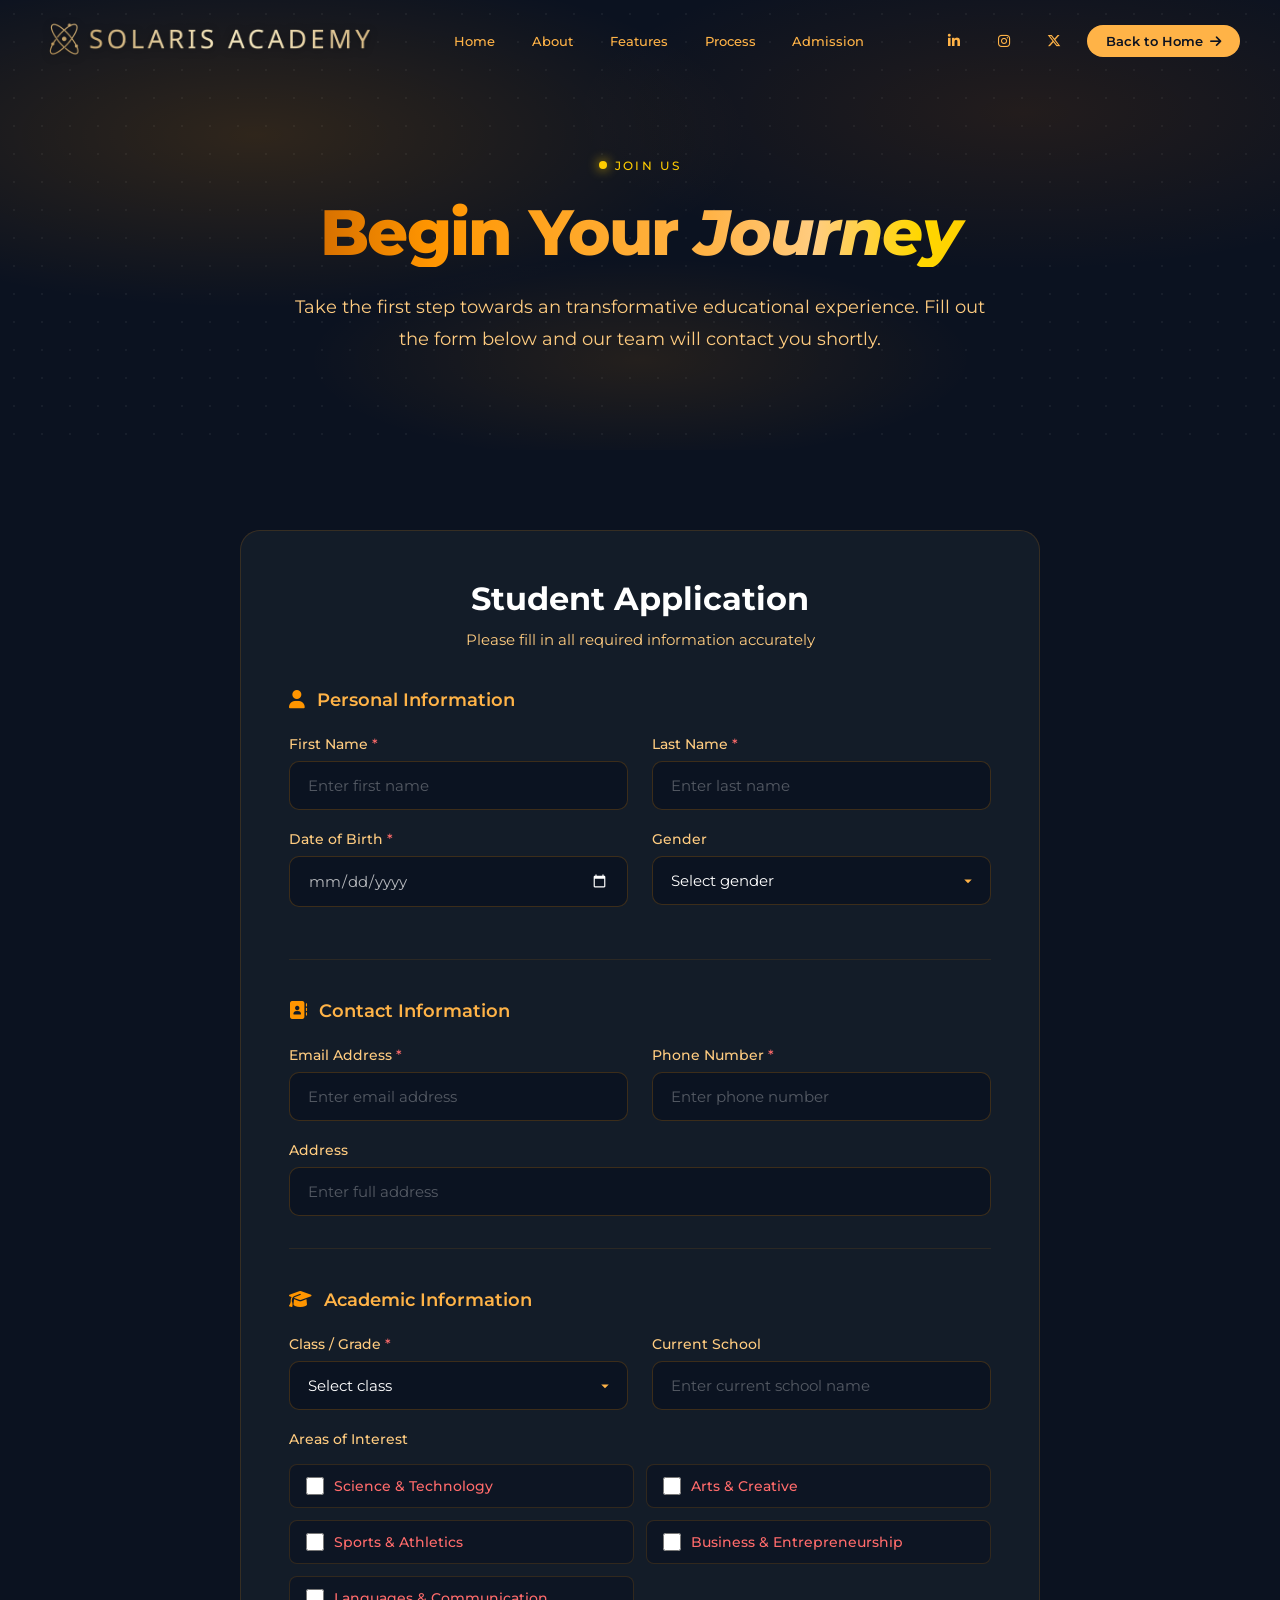
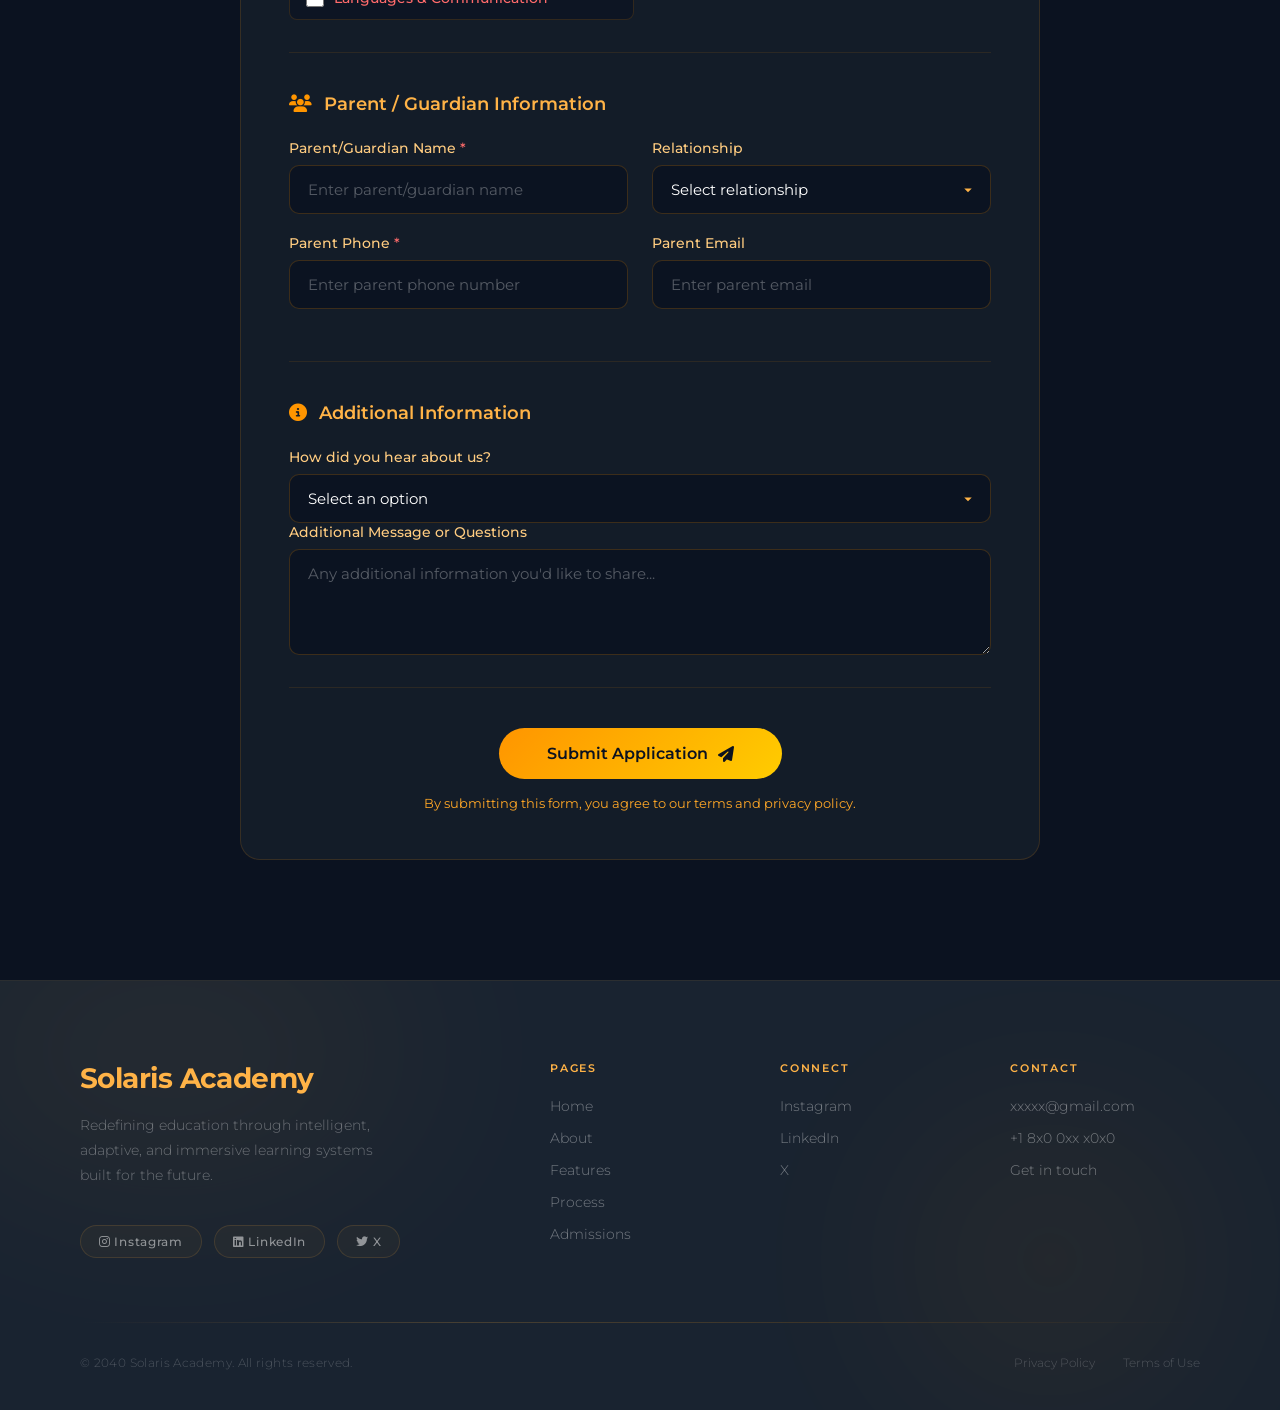
==== admission.html @ cb06999b "Add files via upload" ====
<!doctype html>
<html lang="en">
  <head>
    <meta charset="UTF-8" />
    <meta name="viewport" content="width=device-width, initial-scale=1.0" />
    <title>Admission | Solaris Academy</title>
    <link
      rel="stylesheet"
      href="https://cdnjs.cloudflare.com/ajax/libs/font-awesome/6.5.2/css/all.min.css"
    />
    <link rel="preconnect" href="https://fonts.googleapis.com" />
    <link rel="preconnect" href="https://fonts.gstatic.com" crossorigin />
    <link
      href="https://fonts.googleapis.com/css2?family=Noto+Sans:ital,wght@0,100..900;1,100..900&family=Raleway:ital,wght@0,100..900;1,100..900&display=swap"
      rel="stylesheet"
    />
    <link
      href="https://fonts.googleapis.com/css2?family=Montserrat:ital,wght@0,100..900;1,100..900&display=swap"
      rel="stylesheet"
    />
    <link
      rel="icon"
      type="image/png"
      sizes="292x292"
      href="LOGO/gold logo main.png"
    />
    <link
      href="https://fonts.googleapis.com/css2?family=Italianno&display=swap"
      rel="stylesheet"
    />
    <link rel="stylesheet" href="admission.css" />
  </head>
  <body>
    <nav class="nav">
      <a href="index.html" class="nav-logo">
        <img src="LOGO/gold logo main text.png" alt="Solaris Academy" />
      </a>
      <ul class="nav-links">
        <li><a href="index.html">Home</a></li>
        <li><a href="">About</a></li>
        <li><a href="">Features</a></li>
        <li><a href="process.html">Process</a></li>
        <li><a href="admission.html">Admission</a></li>
      </ul>
      <div class="nav-right">
        <a href="https://linkedin.com" class="nav-social"
          ><i class="fa-brands fa-linkedin-in"></i
        ></a>
        <a href="https://instagram.com" class="nav-social"
          ><i class="fa-brands fa-instagram"></i
        ></a>
        <a href="https://twitter.com" class="nav-social"
          ><i class="fa-brands fa-x-twitter"></i
        ></a>
        <a href="index.html" class="nav-cta"
          >Back to Home<i class="fa-solid fa-arrow-right"></i
        ></a>
      </div>
    </nav>

    <!-- Admission Hero -->
    <section class="admission-hero">
      <div class="admission-hero-content">
        <span class="admission-tag">Join Us</span>
        <h1>Begin Your <em>Journey</em></h1>
        <p>
          Take the first step towards an transformative educational experience.
          Fill out the form below and our team will contact you shortly.
        </p>
      </div>
    </section>

    <!-- Admission Form Section -->
    <section class="admission-form-section">
      <div class="form-container">
        <div class="form-header">
          <h2>Student Application</h2>
          <p>Please fill in all required information accurately</p>
        </div>

        <form class="admission-form" action="#" method="POST">
          <!-- Personal Information -->
          <div class="form-section">
            <h3><i class="fa-solid fa-user"></i> Personal Information</h3>

            <div class="form-row">
              <div class="form-group">
                <label for="firstName">First Name <span>*</span></label>
                <input
                  type="text"
                  id="firstName"
                  name="firstName"
                  required
                  placeholder="Enter first name"
                />
              </div>
              <div class="form-group">
                <label for="lastName">Last Name <span>*</span></label>
                <input
                  type="text"
                  id="lastName"
                  name="lastName"
                  required
                  placeholder="Enter last name"
                />
              </div>
            </div>

            <div class="form-row">
              <div class="form-group">
                <label for="dob">Date of Birth <span>*</span></label>
                <input type="date" id="dob" name="dob" required />
              </div>
              <div class="form-group">
                <label for="gender">Gender</label>
                <select id="gender" name="gender">
                  <option value="">Select gender</option>
                  <option value="male">Male</option>
                  <option value="female">Female</option>
                  <option value="other">Other</option>
                  <option value="prefer">Prefer not to say</option>
                </select>
              </div>
            </div>
          </div>

          <!-- Contact Information -->
          <div class="form-section">
            <h3>
              <i class="fa-solid fa-address-book"></i> Contact Information
            </h3>

            <div class="form-row">
              <div class="form-group">
                <label for="email">Email Address <span>*</span></label>
                <input
                  type="email"
                  id="email"
                  name="email"
                  required
                  placeholder="Enter email address"
                />
              </div>
              <div class="form-group">
                <label for="phone">Phone Number <span>*</span></label>
                <input
                  type="tel"
                  id="phone"
                  name="phone"
                  required
                  placeholder="Enter phone number"
                />
              </div>
            </div>

            <div class="form-group full-width">
              <label for="address">Address</label>
              <input
                type="text"
                id="address"
                name="address"
                placeholder="Enter full address"
              />
            </div>
          </div>

          <!-- Academic Information -->
          <div class="form-section">
            <h3>
              <i class="fa-solid fa-graduation-cap"></i> Academic Information
            </h3>

            <div class="form-row">
              <div class="form-group">
                <label for="class">Class / Grade <span>*</span></label>
                <select id="class" name="class" required>
                  <option value="">Select class</option>
                  <option value="kg">Kindergarten</option>
                  <option value="1">Grade 1</option>
                  <option value="2">Grade 2</option>
                  <option value="3">Grade 3</option>
                  <option value="4">Grade 4</option>
                  <option value="5">Grade 5</option>
                  <option value="6">Grade 6</option>
                  <option value="7">Grade 7</option>
                  <option value="8">Grade 8</option>
                  <option value="9">Grade 9</option>
                  <option value="10">Grade 10</option>
                  <option value="11">Grade 11</option>
                  <option value="12">Grade 12</option>
                </select>
              </div>
              <div class="form-group">
                <label for="school">Current School</label>
                <input
                  type="text"
                  id="school"
                  name="school"
                  placeholder="Enter current school name"
                />
              </div>
            </div>

            <div class="form-group full-width">
              <label for="interests">Areas of Interest</label>
              <div class="checkbox-group">
                <label class="checkbox-item">
                  <input type="checkbox" name="interests" value="science" />
                  <span>Science & Technology</span>
                </label>
                <label class="checkbox-item">
                  <input type="checkbox" name="interests" value="arts" />
                  <span>Arts & Creative</span>
                </label>
                <label class="checkbox-item">
                  <input type="checkbox" name="interests" value="sports" />
                  <span>Sports & Athletics</span>
                </label>
                <label class="checkbox-item">
                  <input type="checkbox" name="interests" value="business" />
                  <span>Business & Entrepreneurship</span>
                </label>
                <label class="checkbox-item">
                  <input type="checkbox" name="interests" value="languages" />
                  <span>Languages & Communication</span>
                </label>
              </div>
            </div>
          </div>

          <!-- Parent/Guardian Information -->
          <div class="form-section">
            <h3>
              <i class="fa-solid fa-users"></i> Parent / Guardian Information
            </h3>

            <div class="form-row">
              <div class="form-group">
                <label for="parentName"
                  >Parent/Guardian Name <span>*</span></label
                >
                <input
                  type="text"
                  id="parentName"
                  name="parentName"
                  required
                  placeholder="Enter parent/guardian name"
                />
              </div>
              <div class="form-group">
                <label for="relationship">Relationship</label>
                <select id="relationship" name="relationship">
                  <option value="">Select relationship</option>
                  <option value="father">Father</option>
                  <option value="mother">Mother</option>
                  <option value="guardian">Guardian</option>
                  <option value="other">Other</option>
                </select>
              </div>
            </div>

            <div class="form-row">
              <div class="form-group">
                <label for="parentPhone">Parent Phone <span>*</span></label>
                <input
                  type="tel"
                  id="parentPhone"
                  name="parentPhone"
                  required
                  placeholder="Enter parent phone number"
                />
              </div>
              <div class="form-group">
                <label for="parentEmail">Parent Email</label>
                <input
                  type="email"
                  id="parentEmail"
                  name="parentEmail"
                  placeholder="Enter parent email"
                />
              </div>
            </div>
          </div>

          <!-- Additional Information -->
          <div class="form-section">
            <h3>
              <i class="fa-solid fa-circle-info"></i> Additional Information
            </h3>

            <div class="form-group full-width">
              <label for="howDidYouHear">How did you hear about us?</label>
              <select id="howDidYouHear" name="howDidYouHear">
                <option value="">Select an option</option>
                <option value="search">Search Engine</option>
                <option value="social">Social Media</option>
                <option value="friend">Friend/Relative</option>
                <option value="advertisement">Advertisement</option>
                <option value="other">Other</option>
              </select>
            </div>

            <div class="form-group full-width">
              <label for="message">Additional Message or Questions</label>
              <textarea
                id="message"
                name="message"
                rows="4"
                placeholder="Any additional information you'd like to share..."
              ></textarea>
            </div>
          </div>

          <!-- Submit Button -->
          <div class="form-submit">
            <button type="submit" class="submit-btn">
              Submit Application <i class="fa-solid fa-paper-plane"></i>
            </button>
            <p class="form-note">
              By submitting this form, you agree to our terms and privacy
              policy.
            </p>
          </div>
        </form>

        <!-- Success Message (hidden by default) -->
        <div class="success-message" id="successMessage">
          <div class="success-icon">
            <i class="fa-solid fa-check-circle"></i>
          </div>
          <h2>Application Submitted!</h2>
          <p>Thank you for applying to Solaris Academy.</p>
          <p class="success-detail">
            We have received your application and our team will contact you
            within 24-48 hours.
          </p>
          <button type="button" class="reset-btn" onclick="resetForm()">
            Submit Another Application
          </button>
        </div>
      </div>
    </section>

    <!-- Footer -->
    <footer class="footer">
      <div class="footer-glow-a"></div>
      <div class="footer-glow-b"></div>

      <div class="footer-top">
        <div class="footer-brand">
          <p class="footer-logo">Solaris Academy</p>
          <p class="footer-tagline">
            Redefining education through intelligent, adaptive, and immersive
            learning systems built for the future.
          </p>
          <div class="footer-socials">
            <a class="social-link" href="https://instagram.com"
              ><i class="fa-brands fa-instagram"></i> Instagram</a
            >
            <a class="social-link" href="https://linkedin.com"
              ><i class="fa-brands fa-linkedin"></i> LinkedIn</a
            >
            <a class="social-link" href="https://twitter.com"
              ><i class="fa-brands fa-twitter"></i> X</a
            >
          </div>
        </div>

        <nav class="footer-nav">
          <div class="nav-col">
            <p class="nav-heading">Pages</p>
            <a class="nav-link" href="index.html">Home</a>
            <a class="nav-link" href="">About</a>
            <a class="nav-link" href="">Features</a>
            <a class="nav-link" href="process.html">Process</a>
            <a class="nav-link" href="admission.html">Admissions</a>
          </div>

          <div class="nav-col">
            <p class="nav-heading">Connect</p>
            <a class="nav-link" href="https://instagram.com">Instagram</a>
            <a class="nav-link" href="https://linkedin.com">LinkedIn</a>
            <a class="nav-link" href="https://twitter.com">X</a>
          </div>

          <div class="nav-col">
            <p class="nav-heading">Contact</p>
            <a class="nav-link" href="#">xxxxx@gmail.com</a>
            <a class="nav-link" href="#">+1 8x0 0xx x0x0</a>
            <a class="nav-link" href="#">Get in touch</a>
          </div>
        </nav>
      </div>

      <div class="footer-divider"></div>

      <div class="footer-bottom">
        <p class="footer-copy">
          &copy; 2040 Solaris Academy. All rights reserved.
        </p>
        <div class="footer-legal">
          <a class="legal-link" href="#">Privacy Policy</a>
          <a class="legal-link" href="#">Terms of Use</a>
        </div>
      </div>
    </footer>
    <script>
      // Navigation scroll effect
      window.addEventListener("scroll", () => {
        const nav = document.querySelector("nav.nav");
        if (window.scrollY > 50) {
          nav.classList.add("scrolled");
        } else {
          nav.classList.remove("scrolled");
        }
      });

      // Form submission handler
      document
        .querySelector(".admission-form")
        .addEventListener("submit", function (e) {
          e.preventDefault();

          const submitBtn = document.querySelector(".submit-btn");
          const originalText = submitBtn.innerHTML;

          // Show loading state
          submitBtn.innerHTML =
            '<i class="fa-solid fa-circle-notch fa-spin"></i> Submitting...';
          submitBtn.disabled = true;

          // Simulate form submission (2 second delay)
          setTimeout(() => {
            // Hide form and show success message
            this.style.display = "none";
            document.querySelector(".form-header").style.display = "none";
            document.getElementById("successMessage").classList.add("active");

            // Scroll to top of form container
            document
              .querySelector(".form-container")
              .scrollIntoView({ behavior: "smooth" });

            // Auto refresh after 5 seconds
            setTimeout(() => {
              submitBtn.innerHTML =
                '<i class="fa-solid fa-rotate-right"></i> Refreshing...';
              setTimeout(() => {
                window.location.reload();
              }, 1500);
            }, 4000);
          }, 2000);
        });

      // Reset form function
      function resetForm() {
        document.querySelector(".admission-form").reset();
        document.querySelector(".admission-form").style.display = "block";
        document.querySelector(".form-header").style.display = "block";
        document.getElementById("successMessage").classList.remove("active");
      }
    </script>
  </body>
</html>
---- admission.css ----
@import url('https://fonts.googleapis.com/css2?family=Montserrat:ital,wght@0,100..900;1,100..900&display=swap');
@import url('https://fonts.googleapis.com/css2?family=Playfair+Display:ital,wght@0,400..900;1,400..900&display=swap');

:root {
    --primary: #192330;
    --background: #0B1220;
    --text-main: #ffb347;
    --text-muted: #ffcc80;
    --text-subtle: #ffa726;
    --accent-soft-gold: #ffcc00;
    --accent-secondary: #ff9500;
    --accent-tertiary: #cc6600;
}

*,
*::before,
*::after {
    margin: 0;
    padding: 0;
    box-sizing: border-box;
}

body {
    font-family: "Montserrat", sans-serif;
    background-color: var(--background);
    overflow-x: hidden;
    color: var(--text-main);
}

nav.nav {
    position: fixed;
    top: 0;
    left: 0;
    width: 100%;
    display: flex;
    align-items: center;
    justify-content: space-between;
    padding: 1rem 2.5rem;
    z-index: 1000;
    transition: all 0.25s ease;
    background: transparent;
}

nav.nav.scrolled {
    color: var(--text-main);
    background: rgba(11, 18, 32, 0.7);
    backdrop-filter: blur(14px);
    -webkit-backdrop-filter: blur(14px);
}



.nav-logo img {
    height: 46px;
    filter: drop-shadow(0 2px 4px rgba(0, 0, 0, 0.4));
}


.nav-links {
    display: flex;
    align-items: center;
    list-style: none;
    gap: 0.6rem;
    border: none;
    padding: 0.4rem 0.9rem;
    padding-bottom: 0.5rem;
}

.nav-links li a {
    text-decoration: none;
    color: var(--text-main);
    font-size: 13px;
    font-weight: 500;
    padding: 0.35rem 0.85rem;
    border-radius: 100px;
    transition: all 0.25s ease;
}

nav.nav.scrolled .nav-links {
    color: var(--text-main);
    background: transparent;
    backdrop-filter: none;
    padding: 0;
    gap: 0.6rem;
    transition: all 0.25s ease;
}

.nav-links li a:hover {
    text-shadow:
        0 0 8px rgba(255, 149, 0, 0.7),
        0 0 18px rgba(255, 149, 0, 0.5),
        0 0 35px rgba(255, 149, 0, 0.35),
        0 0 60px rgba(255, 149, 0, 0.2);
}

.nav-right {
    display: flex;
    align-items: center;
    gap: 1rem;
}



.nav-social {
    display: flex;
    align-items: center;
    justify-content: center;
    width: 34px;
    height: 34px;

    color: var(--text-main);
    font-size: 14px;
    text-decoration: none;

    transition: all 0.25s ease;
}

nav.nav.scrolled .nav-social {
    color: var(--text-main);
    background: transparent;
    backdrop-filter: none;
    padding: 0;
    gap: 0.6rem;
    transition: all 0.25s ease;
}

.nav-social:hover {
    text-shadow:
        0 0 8px rgba(245, 166, 35, 0.6),
        0 0 18px rgba(245, 166, 35, 0.45),
        0 0 35px rgba(245, 166, 35, 0.30),
        0 0 60px rgba(245, 166, 35, 0.18);
}

.nav-cta {
    display: inline-flex;
    align-items: center;
    gap: 0.4rem;
    text-decoration: none;
    font-size: 13px;
    font-weight: 600;
    color: var(--background);
    background: var(--text-main);
    padding: 0.5rem 1.2rem;
    border-radius: 100px;
    transition: all 0.25s ease;
}

.nav-cta:hover {
    background: var(--accent-soft-gold);
    box-shadow: 0 0 20px rgba(245, 166, 35, 0.3);
}
.admission-hero {
    position: relative;
    min-height: 50vh;
    display: flex;
    flex-direction: column;
    align-items: center;
    justify-content: center;
    text-align: center;
    padding: 120px 2rem 60px;
    overflow: hidden;
    background:
        radial-gradient(circle, rgba(255, 255, 255, 0.05) 1px, transparent 1px);
    background-size: 28px 28px;
    background-color: var(--background);
}

.admission-hero::before {
    content: '';
    position: absolute;
    inset: 0;
    background:
        radial-gradient(55% 55% at 20% 30%, rgba(255, 149, 0, 0.15) 0%, transparent 70%),
        radial-gradient(50% 50% at 80% 25%, rgba(204, 102, 0, 0.12) 0%, transparent 70%),
        radial-gradient(40% 35% at 50% 80%, rgba(255, 149, 0, 0.1) 0%, transparent 65%);
    pointer-events: none;
    z-index: 0;
}

.admission-hero-content {
    position: relative;
    z-index: 2;
    max-width: 700px;
}

.admission-tag {
    display: inline-flex;
    align-items: center;
    gap: 8px;
    font-size: 12px;
    font-weight: 500;
    letter-spacing: 0.2em;
    text-transform: uppercase;
    color: var(--accent-soft-gold);
    margin-bottom: 24px;
}

.admission-tag::before {
    content: '';
    display: block;
    width: 8px;
    height: 8px;
    border-radius: 50%;
    background: var(--accent-soft-gold);
    box-shadow: 0 0 12px var(--accent-soft-gold);
}

.admission-hero h1 {
    font-size: clamp(36px, 5vw, 64px);
    font-weight: 800;
    line-height: 1.1;
    letter-spacing: -0.025em;
    background: linear-gradient(90deg,
        #cc6600 0%,
        #ff9500 20%,
        #ffa726 40%,
        #ffb347 60%,
        #ffcc80 75%,
        #ffd700 90%,
        #ffcc00 100%);
    -webkit-background-clip: text;
    -webkit-text-fill-color: transparent;
    margin-bottom: 1.5rem;
}

.admission-hero h1 em {
    font-style: italic;
    color: var(--text-main);
}

.admission-hero p {
    font-size: 18px;
    line-height: 1.8;
    color: var(--text-muted);
}

/* ── Form Section ── */
.admission-form-section {
    padding: 80px 2rem 120px;
    background: var(--background);
}

.form-container {
    max-width: 800px;
    margin: 0 auto;
    background: rgba(25, 35, 48, 0.6);
    border: 1px solid rgba(255, 149, 0, 0.15);
    border-radius: 20px;
    padding: 48px;
}

.form-header {
    text-align: center;
    margin-bottom: 40px;
}

.form-header h2 {
    font-size: 32px;
    font-weight: 700;
    color: #fff;
    margin-bottom: 12px;
}

.form-header p {
    font-size: 15px;
    color: var(--text-muted);
}

/* ── Form Sections ── */
.form-section {
    margin-bottom: 40px;
    padding-bottom: 32px;
    border-bottom: 1px solid rgba(255, 149, 0, 0.1);
}

.form-section:last-of-type {
    border-bottom: none;
    margin-bottom: 32px;
}

.form-section h3 {
    font-size: 18px;
    font-weight: 600;
    color: var(--text-main);
    margin-bottom: 24px;
    display: flex;
    align-items: center;
    gap: 12px;
}

.form-section h3 i {
    color: var(--accent-secondary);
}

/* ── Form Rows ── */
.form-row {
    display: grid;
    grid-template-columns: 1fr 1fr;
    gap: 24px;
    margin-bottom: 20px;
}

.form-group {
    display: flex;
    flex-direction: column;
    gap: 8px;
}

.form-group.full-width {
    grid-column: 1 / -1;
}

.form-group label {
    font-size: 14px;
    font-weight: 500;
    color: var(--text-muted);
}

.form-group label span {
    color: #ff6b6b;
}

/* ── Input Styles ── */
.form-group input,
.form-group select,
.form-group textarea {
    width: 100%;
    padding: 14px 18px;
    font-size: 15px;
    font-family: "Montserrat", sans-serif;
    color: #fff;
    background: rgba(11, 18, 32, 0.8);
    border: 1px solid rgba(255, 149, 0, 0.2);
    border-radius: 10px;
    outline: none;
    transition: all 0.3s ease;
}

.form-group input::placeholder,
.form-group textarea::placeholder {
    color: rgba(255, 255, 255, 0.3);
}

.form-group input:focus,
.form-group select:focus,
.form-group textarea:focus {
    border-color: var(--accent-secondary);
    box-shadow: 0 0 20px rgba(255, 149, 0, 0.15);
}

.form-group select {
    cursor: pointer;
    appearance: none;
    background-image: url("data:image/svg+xml,%3Csvg xmlns='http://www.w3.org/2000/svg' width='12' height='12' fill='%23ffb347' viewBox='0 0 16 16'%3E%3Cpath d='M8 11L3 6h10l-5 5z'/%3E%3C/svg%3E");
    background-repeat: no-repeat;
    background-position: right 16px center;
}

.form-group select option {
    background: var(--primary);
    color: #fff;
}

.form-group textarea {
    resize: vertical;
    min-height: 100px;
}

/* ── Date Input ── */
.form-group input[type="date"] {
    color: rgba(255, 255, 255, 0.7);
}

.form-group input[type="date"]::-webkit-calendar-picker-indicator {
    filter: invert(1);
    cursor: pointer;
}

/* ── Checkbox Group ── */
.checkbox-group {
    display: grid;
    grid-template-columns: repeat(2, 1fr);
    gap: 12px;
    margin-top: 8px;
}

.checkbox-item {
    display: flex;
    align-items: center;
    gap: 10px;
    cursor: pointer;
    padding: 12px 16px;
    background: rgba(11, 18, 32, 0.6);
    border: 1px solid rgba(255, 149, 0, 0.15);
    border-radius: 8px;
    transition: all 0.3s ease;
}

.checkbox-item:hover {
    border-color: rgba(255, 149, 0, 0.4);
}

.checkbox-item input[type="checkbox"] {
    width: 18px;
    height: 18px;
    accent-color: var(--accent-secondary);
    cursor: pointer;
}

.checkbox-item span {
    font-size: 14px;
    color: var(--text-muted);
}

/* ── Submit Button ── */
.form-submit {
    text-align: center;
}

.submit-btn {
    display: inline-flex;
    align-items: center;
    gap: 10px;
    padding: 16px 48px;
    font-size: 16px;
    font-weight: 600;
    font-family: "Montserrat", sans-serif;
    color: var(--background);
    background: linear-gradient(135deg, var(--accent-secondary) 0%, var(--accent-soft-gold) 100%);
    border: none;
    border-radius: 100px;
    cursor: pointer;
    transition: all 0.3s ease;
}

.submit-btn:hover {
    transform: translateY(-2px);
    box-shadow: 0 10px 30px rgba(255, 149, 0, 0.4);
}

.submit-btn i {
    transition: transform 0.3s ease;
}

.submit-btn:hover i {
    transform: translateX(4px);
}

.form-note {
    margin-top: 16px;
    font-size: 13px;
    color: var(--text-subtle);
}

/* ── Success Message ── */
.success-message {
    display: none;
    text-align: center;
    padding: 60px 40px;
}

.success-message.active {
    display: block;
    animation: fadeIn 0.5s ease;
}

@keyframes fadeIn {
    from {
        opacity: 0;
        transform: translateY(20px);
    }
    to {
        opacity: 1;
        transform: translateY(0);
    }
}

.success-icon {
    font-size: 80px;
    color: var(--accent-secondary);
    margin-bottom: 24px;
    animation: popIn 0.6s ease 0.2s both;
}

@keyframes popIn {
    0% {
        transform: scale(0);
        opacity: 0;
    }
    50% {
        transform: scale(1.2);
    }
    100% {
        transform: scale(1);
        opacity: 1;
    }
}

.success-message h2 {
    font-size: 36px;
    font-weight: 700;
    color: #fff;
    margin-bottom: 16px;
}

.success-message p {
    font-size: 18px;
    color: var(--text-muted);
    margin-bottom: 8px;
}

.success-detail {
    font-size: 15px !important;
    color: var(--text-subtle) !important;
    margin-bottom: 32px !important;
}

.reset-btn {
    display: inline-flex;
    align-items: center;
    gap: 10px;
    padding: 14px 32px;
    font-size: 15px;
    font-weight: 500;
    font-family: "Montserrat", sans-serif;
    color: var(--text-main);
    background: transparent;
    border: 1px solid var(--accent-secondary);
    border-radius: 100px;
    cursor: pointer;
    transition: all 0.3s ease;
}

.reset-btn:hover {
    background: var(--accent-secondary);
    color: var(--background);
}

.footer {
    position: relative;
    width: 100%;
    background: var(--primary);
    overflow: hidden;
    padding: 80px 80px 40px;
    border-top: 1px solid rgba(247, 172, 60, 0.08);
}

.footer-glow-a,
.footer-glow-b {
    position: absolute;
    border-radius: 50%;
    pointer-events: none;
    filter: blur(100px);
}

.footer-glow-a {
    width: 500px;
    height: 300px;
    background: var(--text-main);
    opacity: 0.05;
    top: -80px;
    left: -80px;
}

.footer-glow-b {
    width: 300px;
    height: 300px;
    background: var(--accent-secondary);
    opacity: 0.06;
    bottom: 0;
    right: 80px;
}

.footer-top {
    position: relative;
    z-index: 1;
    display: grid;
    grid-template-columns: 1.2fr 2fr;
    gap: 80px;
    margin-bottom: 64px;
}

.footer-logo {
    font-size: 28px;
    font-weight: 700;
    color: var(--text-main);
    letter-spacing: -0.02em;
    margin-bottom: 18px;
}

.footer-tagline {
    font-size: 14px;
    font-weight: 300;
    line-height: 1.8;
    color: rgba(255, 255, 255, 0.35);
    max-width: 300px;
    margin-bottom: 36px;
}

.footer-socials {
    display: flex;
    gap: 12px;
    flex-wrap: wrap;
}

.social-link {
    font-size: 12px;
    font-weight: 500;
    letter-spacing: 0.06em;
    color: rgba(255, 255, 255, 0.5);
    text-decoration: none;
    padding: 8px 18px;
    border: 1px solid rgba(247, 172, 60, 0.14);
    border-radius: 30px;
    background: rgba(247, 172, 60, 0.04);
    transition: all 0.25s ease;
}

.social-link:hover {
    color: var(--text-main);
    border-color: rgba(247, 172, 60, 0.4);
    background: rgba(247, 172, 60, 0.08);
}

.footer-nav {
    display: grid;
    grid-template-columns: repeat(3, 1fr);
    gap: 40px;
}

.nav-heading {
    font-size: 11px;
    font-weight: 600;
    letter-spacing: 0.16em;
    text-transform: uppercase;
    color: var(--text-main);
    margin-bottom: 22px;
}

.nav-link {
    display: block;
    font-size: 14px;
    font-weight: 300;
    color: rgba(255, 255, 255, 0.4);
    text-decoration: none;
    margin-bottom: 14px;
    transition: color 0.2s ease;
}

.nav-link:hover {
    color: var(--text-muted);
}

.footer-divider {
    position: relative;
    z-index: 1;
    width: 100%;
    height: 1px;
    background: linear-gradient(90deg,
            transparent,
            rgba(247, 172, 60, 0.2),
            rgba(255, 149, 0, 0.15),
            transparent);
    margin-bottom: 32px;
}


.footer-bottom {
    position: relative;
    z-index: 1;
    display: flex;
    align-items: center;
    justify-content: space-between;
}

.footer-copy {
    font-size: 12px;
    font-weight: 300;
    color: rgba(255, 255, 255, 0.22);
    letter-spacing: 0.03em;
}

.footer-legal {
    display: flex;
    gap: 28px;
}

.legal-link {
    font-size: 12px;
    font-weight: 300;
    color: rgba(255, 255, 255, 0.22);
    text-decoration: none;
    transition: color 0.2s;
}

.legal-link:hover {
    color: var(--text-subtle);
}
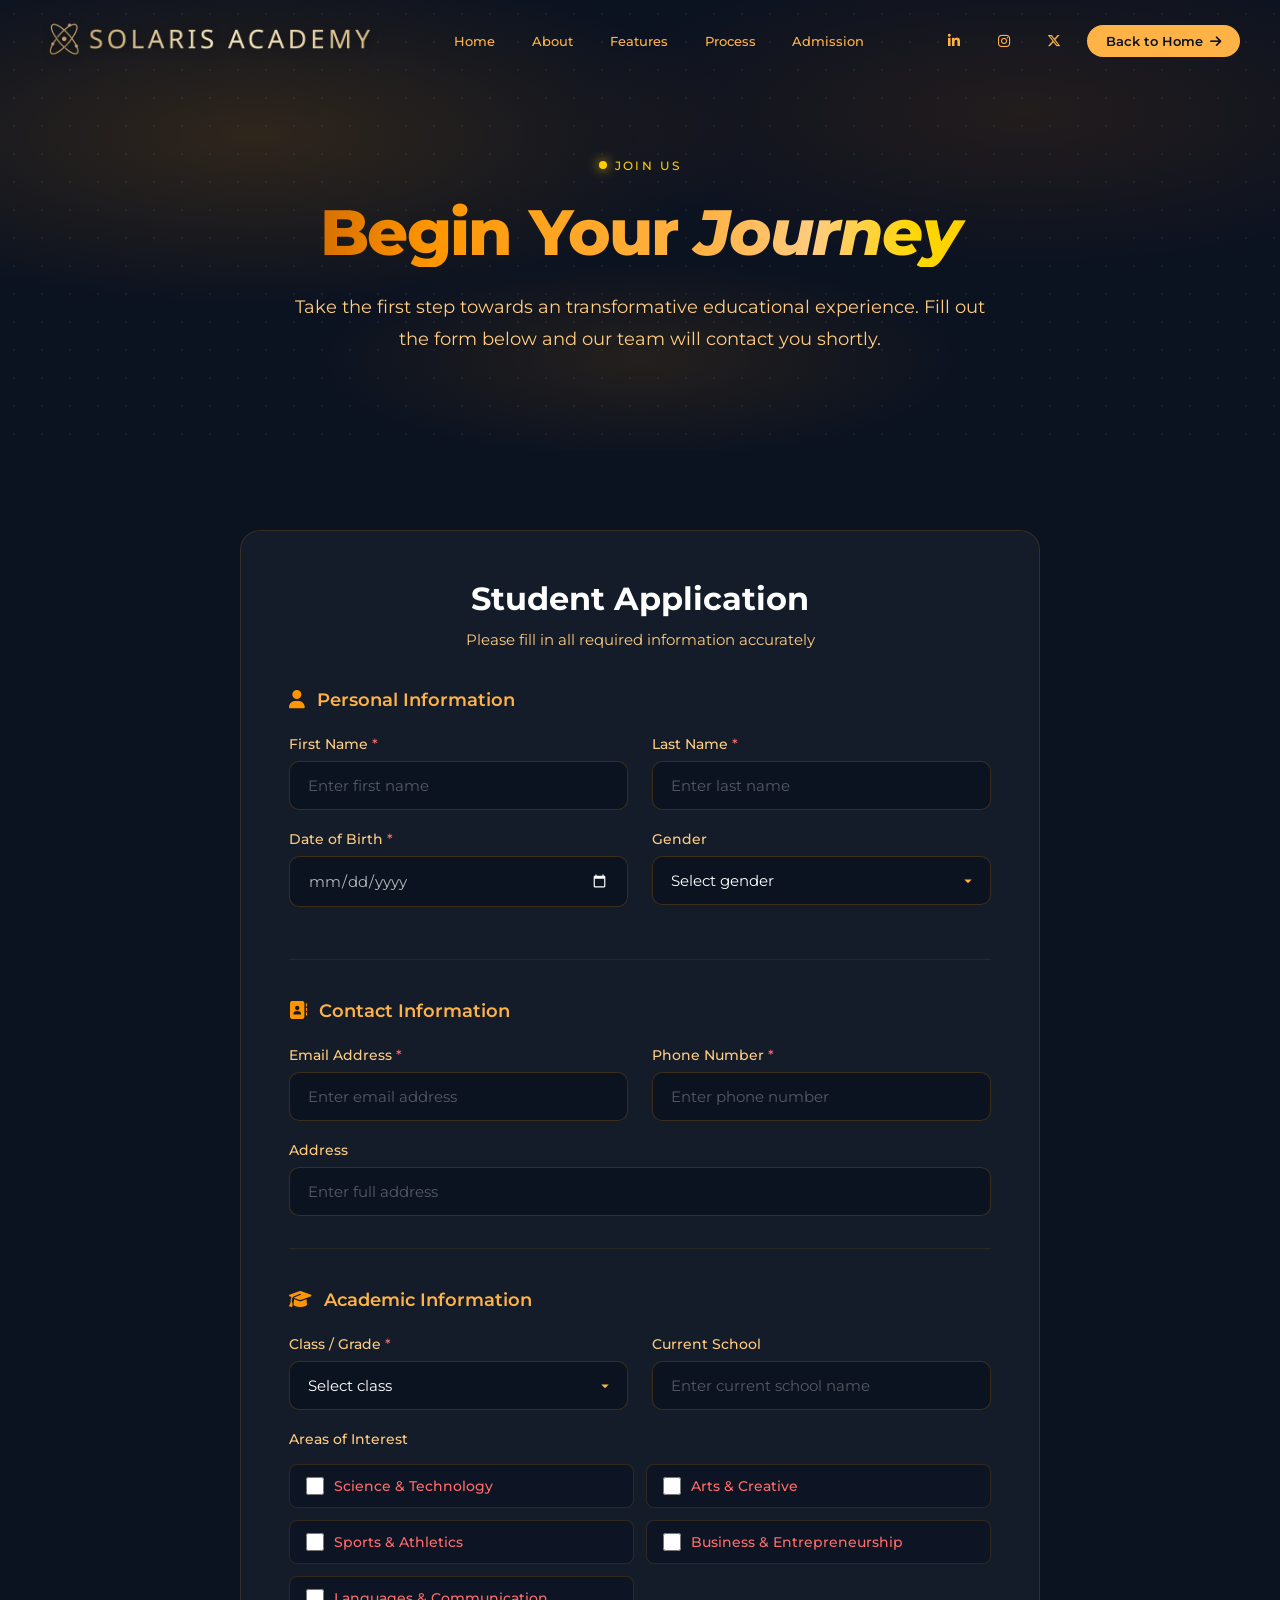
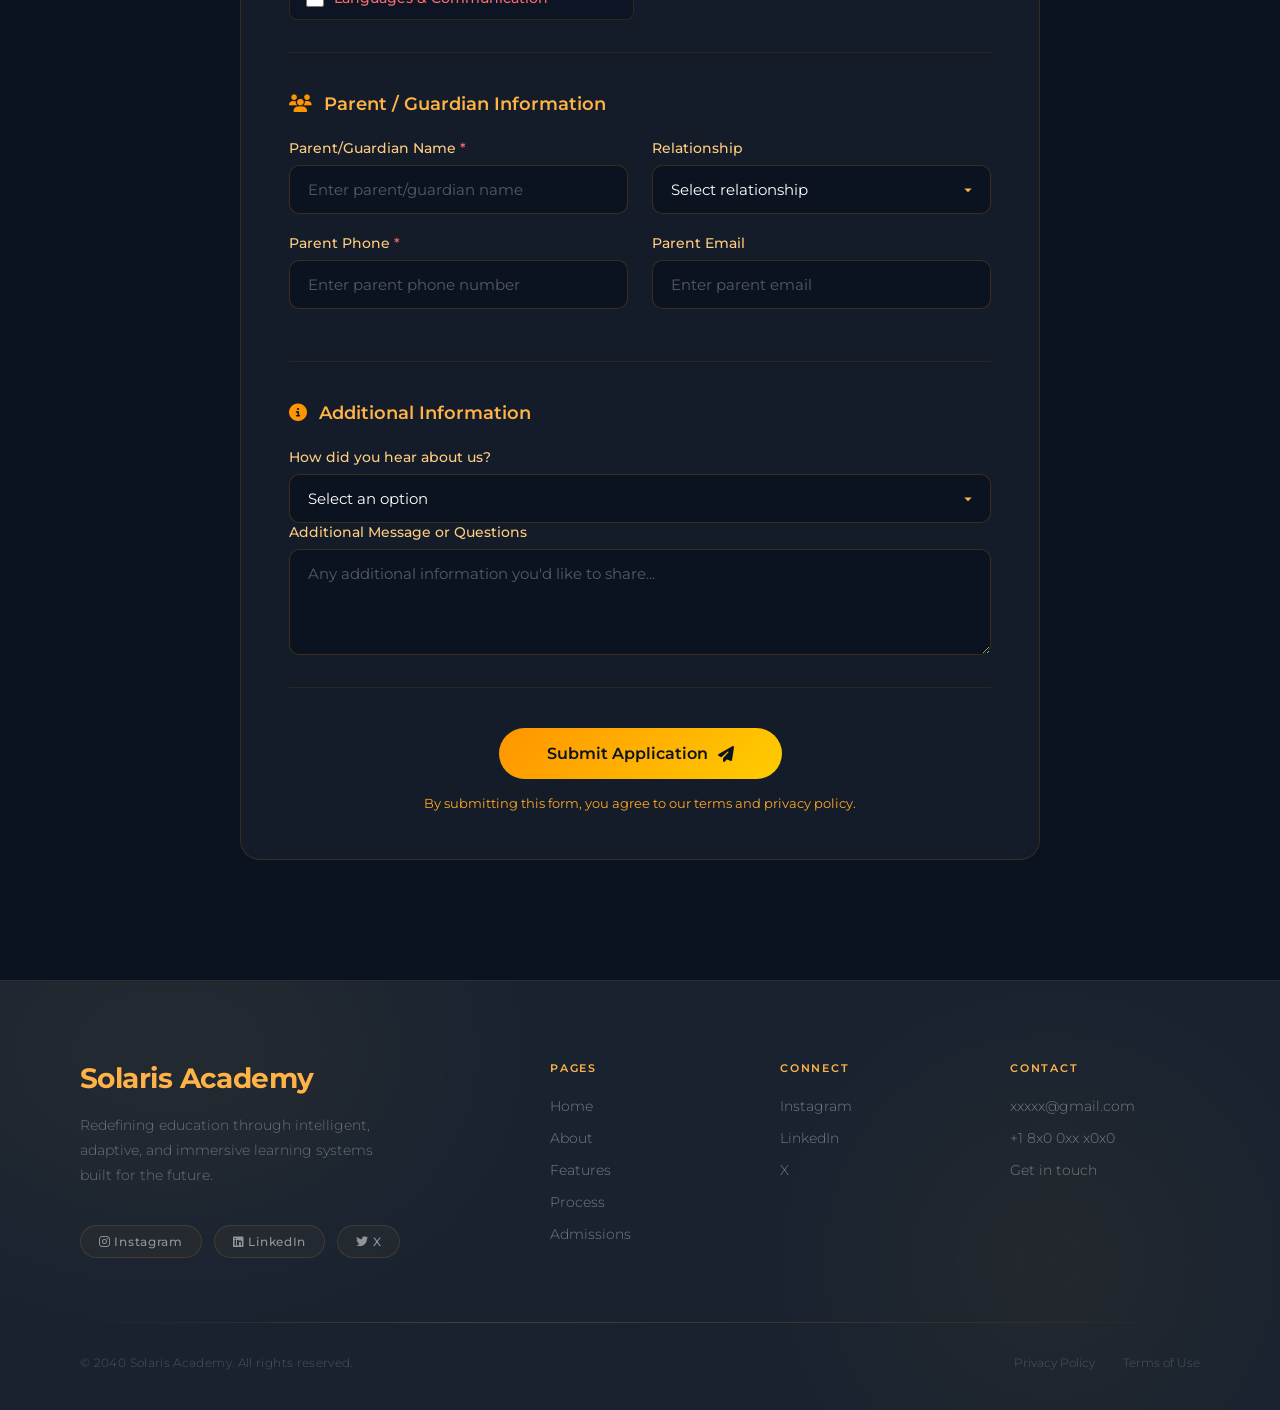
==== commit aa077e63: "Add files via upload" ====
--- a/admission.html
+++ b/admission.html
@@ -29,6 +29,7 @@
       rel="stylesheet"
     />
     <link rel="stylesheet" href="admission.css" />
+    <link rel="stylesheet" href="responsive.css" />
   </head>
   <body>
     <nav class="nav">
@@ -37,8 +38,8 @@
       </a>
       <ul class="nav-links">
         <li><a href="index.html">Home</a></li>
-        <li><a href="">About</a></li>
-        <li><a href="">Features</a></li>
+        <li><a href="about.html">About</a></li>
+        <li><a href="features.html">Features</a></li>
         <li><a href="process.html">Process</a></li>
         <li><a href="admission.html">Admission</a></li>
       </ul>
@@ -370,8 +371,8 @@
           <div class="nav-col">
             <p class="nav-heading">Pages</p>
             <a class="nav-link" href="index.html">Home</a>
-            <a class="nav-link" href="">About</a>
-            <a class="nav-link" href="">Features</a>
+            <a class="nav-link" href="about.html">About</a>
+            <a class="nav-link" href="features.html">Features</a>
             <a class="nav-link" href="process.html">Process</a>
             <a class="nav-link" href="admission.html">Admissions</a>
           </div>
@@ -405,7 +406,6 @@
       </div>
     </footer>
     <script>
-      // Navigation scroll effect
       window.addEventListener("scroll", () => {
         const nav = document.querySelector("nav.nav");
         if (window.scrollY > 50) {
@@ -415,7 +415,6 @@
         }
       });
 
-      // Form submission handler
       document
         .querySelector(".admission-form")
         .addEventListener("submit", function (e) {
--- a/admission.css
+++ b/admission.css
@@ -1,5 +1,3 @@
-
-
 @import url('https://fonts.googleapis.com/css2?family=Montserrat:ital,wght@0,100..900;1,100..900&display=swap');
 @import url('https://fonts.googleapis.com/css2?family=Playfair+Display:ital,wght@0,400..900;1,400..900&display=swap');
 
@@ -166,6 +164,20 @@
         radial-gradient(circle, rgba(255, 255, 255, 0.05) 1px, transparent 1px);
     background-size: 28px 28px;
     background-color: var(--background);
+        animation: fadeUp 0.9s ease both;
+}
+@keyframes fadeUp {
+    from {
+        opacity: 0;
+        transform: translateY(40px);
+        filter: blur(6px);
+    }
+
+    to {
+        opacity: 1;
+        transform: translateY(0);
+        filter: blur(0);
+    }
 }
 
 .admission-hero::before {
@@ -250,6 +262,7 @@
     border: 1px solid rgba(255, 149, 0, 0.15);
     border-radius: 20px;
     padding: 48px;
+            animation: fadeUp 0.9s ease both;
 }
 
 .form-header {
@@ -269,7 +282,7 @@
     color: var(--text-muted);
 }
 
-/* ── Form Sections ── */
+
 .form-section {
     margin-bottom: 40px;
     padding-bottom: 32px;
@@ -295,7 +308,6 @@
     color: var(--accent-secondary);
 }
 
-/* ── Form Rows ── */
 .form-row {
     display: grid;
     grid-template-columns: 1fr 1fr;
@@ -323,7 +335,6 @@
     color: #ff6b6b;
 }
 
-/* ── Input Styles ── */
 .form-group input,
 .form-group select,
 .form-group textarea {
@@ -369,7 +380,6 @@
     min-height: 100px;
 }
 
-/* ── Date Input ── */
 .form-group input[type="date"] {
     color: rgba(255, 255, 255, 0.7);
 }
@@ -379,7 +389,6 @@
     cursor: pointer;
 }
 
-/* ── Checkbox Group ── */
 .checkbox-group {
     display: grid;
     grid-template-columns: repeat(2, 1fr);
@@ -415,7 +424,6 @@
     color: var(--text-muted);
 }
 
-/* ── Submit Button ── */
 .form-submit {
     text-align: center;
 }
@@ -437,7 +445,7 @@
 }
 
 .submit-btn:hover {
-    transform: translateY(-2px);
+
     box-shadow: 0 10px 30px rgba(255, 149, 0, 0.4);
 }
 
@@ -455,7 +463,6 @@
     color: var(--text-subtle);
 }
 
-/* ── Success Message ── */
 .success-message {
     display: none;
     text-align: center;
@@ -698,4 +705,4 @@
 
 .legal-link:hover {
     color: var(--text-subtle);
-}+}
--- a/responsive.css
+++ b/responsive.css
@@ -0,0 +1,689 @@
+
+@media (max-width: 900px) {
+    nav.nav {
+        flex-wrap: wrap;
+        gap: 0.5rem;
+        padding: 0.75rem 1.25rem;
+    }
+
+    .nav-links {
+        order: 3;
+        width: 100%;
+        flex-wrap: wrap;
+        justify-content: center;
+        gap: 0.2rem;
+        padding: 0.25rem 0;
+    }
+
+    .nav-right {
+        gap: 0.6rem;
+    }
+
+    .nav-logo img {
+        height: 38px;
+    }
+}
+
+@media (max-width: 600px) {
+    nav.nav {
+        padding: 0.6rem 1rem;
+    }
+
+    .nav-links li a {
+        font-size: 12px;
+        padding: 0.25rem 0.6rem;
+    }
+
+    .nav-cta {
+        font-size: 12px;
+        padding: 0.4rem 0.9rem;
+    }
+
+    .nav-logo img {
+        height: 32px;
+    }
+}
+
+
+@media (max-width: 768px) {
+    .hero-content {
+        margin-top: 14vh;
+        padding: 0 1.25rem;
+    }
+
+    .hero-content h1 {
+        font-size: 2.4rem;
+    }
+
+    .hero-content p {
+        font-size: 0.9rem;
+    }
+
+    .hero-horizon {
+        width: 100%;
+        bottom: -40px;
+    }
+}
+
+@media (max-width: 480px) {
+    .hero-content h1 {
+        font-size: 1.9rem;
+    }
+
+    .hero-buttons {
+        flex-direction: column;
+        width: 100%;
+    }
+
+    .hero-content a.hero-admission,
+    .hero-content a.hero-about {
+        width: 100%;
+        justify-content: center;
+    }
+}
+
+@media (max-width: 768px) {
+    .hero-breaker {
+        height: 20vh;
+    }
+}
+
+
+@media (max-width: 900px) {
+    .about-pillars {
+        flex-direction: column;
+        gap: 1rem;
+        padding: 0 1.25rem;
+    }
+
+    .about h1.punch-line {
+        font-size: 2.2rem;
+        padding: 0 1rem;
+    }
+
+    .about p.about-school {
+        padding: 0 6%;
+        font-size: 14px;
+    }
+}
+
+
+@media (max-width: 1024px) {
+    .feature {
+        padding: 80px 40px;
+    }
+
+    .feature-grid {
+        grid-template-columns: repeat(2, 1fr);
+    }
+}
+
+@media (max-width: 700px) {
+    .feature {
+        padding: 60px 20px;
+    }
+
+    .feature-grid {
+        grid-template-columns: 1fr;
+    }
+
+    .feature-cta {
+        position: static;
+        display: inline-flex;
+        margin-top: 16px;
+    }
+
+    .feature-header {
+        margin-bottom: 40px;
+    }
+}
+
+
+@media (max-width: 900px) {
+    .process-inner {
+        grid-template-columns: 1fr;
+        gap: 48px;
+        padding: 0 32px;
+    }
+
+    .process-header {
+        position: static;
+    }
+
+    .process {
+        padding: 80px 0;
+    }
+}
+
+@media (max-width: 600px) {
+    .process-inner {
+        padding: 0 20px;
+    }
+
+    .process-title {
+        font-size: 2rem;
+    }
+
+    .step {
+        grid-template-columns: 56px 1fr;
+        column-gap: 16px;
+    }
+
+    .step-num {
+        width: 52px;
+        height: 44px;
+        font-size: 10px;
+    }
+
+    .step-title {
+        font-size: 16px;
+    }
+}
+
+@media (max-width: 768px) {
+    .stats {
+        gap: 2.5rem;
+        padding: 4rem 1.5rem;
+    }
+
+    .stat {
+        font-size: 3.8rem;
+    }
+
+    .stats div {
+        width: 140px;
+    }
+}
+
+@media (max-width: 480px) {
+    .stats {
+        gap: 2rem;
+        padding: 3rem 1rem;
+    }
+
+    .stat {
+        font-size: 3rem;
+    }
+
+    .stats div {
+        width: 120px;
+    }
+}
+
+@media (max-width: 768px) {
+    .process-hero {
+        padding: 120px 1.5rem 60px;
+        min-height: 50vh;
+    }
+
+    .process-hero h1 {
+        font-size: 2.4rem;
+    }
+
+    .process-hero p {
+        font-size: 15px;
+    }
+}
+
+@media (max-width: 480px) {
+    .process-hero h1 {
+        font-size: 1.9rem;
+    }
+}
+
+@media (max-width: 900px) {
+    .process-timeline {
+        padding: 60px 28px 80px;
+        max-width: 100%;
+    }
+
+    /* shift vertical line to far left */
+    .timeline-line {
+        left: 19px;
+        transform: none;
+    }
+
+    .process-step {
+        grid-template-columns: 44px 1fr;
+        column-gap: 18px;
+        margin-bottom: 40px;
+    }
+
+    .process-step:nth-child(odd) .step-number,
+    .process-step:nth-child(even) .step-number {
+        grid-column: 1;
+        grid-row: 1;
+        justify-self: center;
+    }
+
+    .process-step:nth-child(odd) .step-content,
+    .process-step:nth-child(even) .step-content {
+        grid-column: 2;
+        grid-row: 1;
+        text-align: left;
+        margin: 0;
+    }
+
+    .process-step:nth-child(odd) .step-details,
+    .process-step:nth-child(even) .step-details {
+        align-items: flex-start;
+    }
+
+    .process-step:nth-child(odd) .detail-item {
+        flex-direction: row;
+    }
+
+    .process-step:nth-child(odd) .detail-item::after {
+        display: none;
+    }
+
+    .process-step:nth-child(odd) .detail-item::before,
+    .process-step:nth-child(even) .detail-item::before {
+        content: '→';
+        color: var(--accent-secondary);
+        flex-shrink: 0;
+    }
+
+    .step-visual {
+        display: none;
+    }
+}
+
+@media (max-width: 480px) {
+    .process-timeline {
+        padding: 48px 16px 60px;
+    }
+
+    .step-content {
+        padding: 20px 18px;
+    }
+
+    .step-content h3 {
+        font-size: 17px;
+    }
+
+    .step-number {
+        width: 32px;
+        height: 32px;
+        font-size: 9px;
+    }
+}
+
+@media (max-width: 600px) {
+    .process-cta {
+        padding: 70px 1.5rem;
+    }
+
+    .cta-content h2 {
+        font-size: 1.7rem;
+    }
+
+    .cta-button {
+        width: 100%;
+        justify-content: center;
+    }
+}
+
+
+@media (max-width: 768px) {
+    .about-hero {
+        padding: 120px 1.5rem 80px;
+        min-height: 80vh;
+    }
+
+    .about-hero-content h1 {
+        font-size: 2.4rem;
+    }
+
+    .about-hero-content p {
+        font-size: 15px;
+    }
+
+    .about-hero-scroll {
+        display: none;
+    }
+}
+
+@media (max-width: 480px) {
+    .about-hero-content h1 {
+        font-size: 2rem;
+    }
+}
+
+@media (max-width: 900px) {
+    .about-mission {
+        padding: 80px 32px;
+    }
+
+    .about-mission-inner {
+        grid-template-columns: 1fr;
+        gap: 48px;
+    }
+
+    .mission-img-wrap img {
+        height: 420px;
+    }
+}
+
+@media (max-width: 600px) {
+    .about-mission {
+        padding: 64px 20px;
+    }
+
+    .mission-left blockquote {
+        font-size: 1.1rem;
+        padding-left: 18px;
+    }
+
+    .mission-left p {
+        padding-left: 18px;
+        font-size: 13px;
+    }
+
+    .mission-divider {
+        margin-left: 18px;
+    }
+
+    .mission-stats-row {
+        padding-left: 18px;
+        flex-wrap: wrap;
+        gap: 20px;
+    }
+
+    .mission-img-wrap img {
+        height: 300px;
+    }
+}
+
+
+@media (max-width: 1024px) {
+    .story-grid {
+        grid-template-columns: repeat(2, 1fr);
+    }
+}
+
+@media (max-width: 900px) {
+    .about-story {
+        padding: 80px 32px;
+    }
+}
+
+@media (max-width: 600px) {
+    .about-story {
+        padding: 64px 20px;
+    }
+
+    .story-grid {
+        grid-template-columns: 1fr;
+    }
+
+    .story-header h2 {
+        font-size: 1.8rem;
+    }
+}
+
+
+@media (max-width: 1024px) {
+    .values-grid {
+        grid-template-columns: repeat(2, 1fr);
+    }
+}
+
+@media (max-width: 900px) {
+    .about-values {
+        padding: 80px 32px;
+    }
+}
+
+@media (max-width: 600px) {
+    .about-values {
+        padding: 64px 20px;
+    }
+
+    .values-grid {
+        grid-template-columns: 1fr;
+    }
+
+    .values-header h2 {
+        font-size: 1.8rem;
+    }
+}
+
+@media (max-width: 900px) {
+    .about-team {
+        padding: 80px 32px;
+    }
+
+    .team-grid {
+        grid-template-columns: repeat(2, 1fr);
+    }
+}
+
+@media (max-width: 600px) {
+    .about-team {
+        padding: 64px 20px;
+    }
+
+    .team-grid {
+        grid-template-columns: 1fr;
+    }
+
+    .team-header h2 {
+        font-size: 1.8rem;
+    }
+}
+
+
+
+@media (max-width: 768px) {
+    .about-cta {
+        padding: 80px 24px;
+    }
+
+    .about-cta-content h2 {
+        font-size: 1.8rem;
+    }
+
+    .about-cta-btns {
+        flex-direction: column;
+        align-items: center;
+    }
+
+    .cta-primary,
+    .cta-secondary {
+        width: 100%;
+        justify-content: center;
+    }
+}
+
+@media (max-width: 768px) {
+    .admission-hero {
+        padding: 120px 1.5rem 50px;
+    }
+
+    .admission-hero h1 {
+        font-size: 2.2rem;
+    }
+
+    .admission-hero p {
+        font-size: 15px;
+    }
+}
+
+@media (max-width: 480px) {
+    .admission-hero h1 {
+        font-size: 1.8rem;
+    }
+}
+
+
+
+@media (max-width: 900px) {
+    .admission-form-section {
+        padding: 60px 1.5rem 80px;
+    }
+
+    .form-container {
+        padding: 36px 28px;
+    }
+}
+
+@media (max-width: 600px) {
+    .admission-form-section {
+        padding: 48px 1rem 60px;
+    }
+
+    .form-container {
+        padding: 24px 18px;
+        border-radius: 14px;
+    }
+
+    .form-row {
+        grid-template-columns: 1fr;
+        gap: 16px;
+    }
+
+    .form-group.full-width {
+        grid-column: 1;
+    }
+
+    .checkbox-group {
+        grid-template-columns: 1fr;
+    }
+
+    .form-header h2 {
+        font-size: 22px;
+    }
+
+    .submit-btn {
+        width: 100%;
+        justify-content: center;
+        font-size: 14px;
+        padding: 14px 24px;
+    }
+}
+
+
+
+@media (max-width: 768px) {
+    .features-hero {
+        padding: 120px 1.5rem 60px;
+    }
+
+    .shimmer {
+        font-size: 2.2rem;
+        letter-spacing: 1px;
+    }
+
+    .grid-container {
+        grid-template-columns: 1fr;
+        padding: 32px 0;
+    }
+
+    .vision-flex {
+        flex-direction: column;
+        gap: 36px;
+    }
+
+    .vision-image {
+        width: 100%;
+        height: 280px;
+    }
+
+    .stats-grid {
+        flex-direction: column;
+        gap: 28px;
+    }
+
+    .stat-item h2 {
+        font-size: 2.5rem;
+    }
+
+    .cta-box {
+        padding: 48px 24px;
+        border-radius: 20px;
+    }
+}
+
+@media (max-width: 480px) {
+    .shimmer {
+        font-size: 1.7rem;
+    }
+
+    .feature-card {
+        padding: 28px 20px;
+    }
+}
+
+
+
+@media (max-width: 1024px) {
+    .footer {
+        padding: 60px 48px 32px;
+    }
+
+    .footer-top {
+        gap: 48px;
+    }
+}
+
+@media (max-width: 900px) {
+    .footer {
+        padding: 60px 32px 32px;
+    }
+
+    .footer-top {
+        grid-template-columns: 1fr;
+        gap: 48px;
+        margin-bottom: 48px;
+    }
+
+    .footer-nav {
+        grid-template-columns: repeat(2, 1fr);
+        gap: 32px;
+    }
+}
+
+@media (max-width: 600px) {
+    .footer {
+        padding: 48px 20px 28px;
+    }
+
+    .footer-nav {
+        grid-template-columns: 1fr;
+        gap: 28px;
+    }
+
+    .footer-logo {
+        font-size: 22px;
+    }
+
+    .footer-bottom {
+        flex-direction: column;
+        gap: 14px;
+        align-items: flex-start;
+    }
+
+    .footer-legal {
+        gap: 18px;
+    }
+}
+
+
+
+@media (max-width: 480px) {
+
+    /* prevent text overflow on any heading */
+    h1,
+    h2,
+    h3 {
+        word-break: break-word;
+        overflow-wrap: break-word;
+    }
+
+    /* consistent section padding on small screens */
+    section {
+        padding-left: 16px;
+        padding-right: 16px;
+    }
+}
